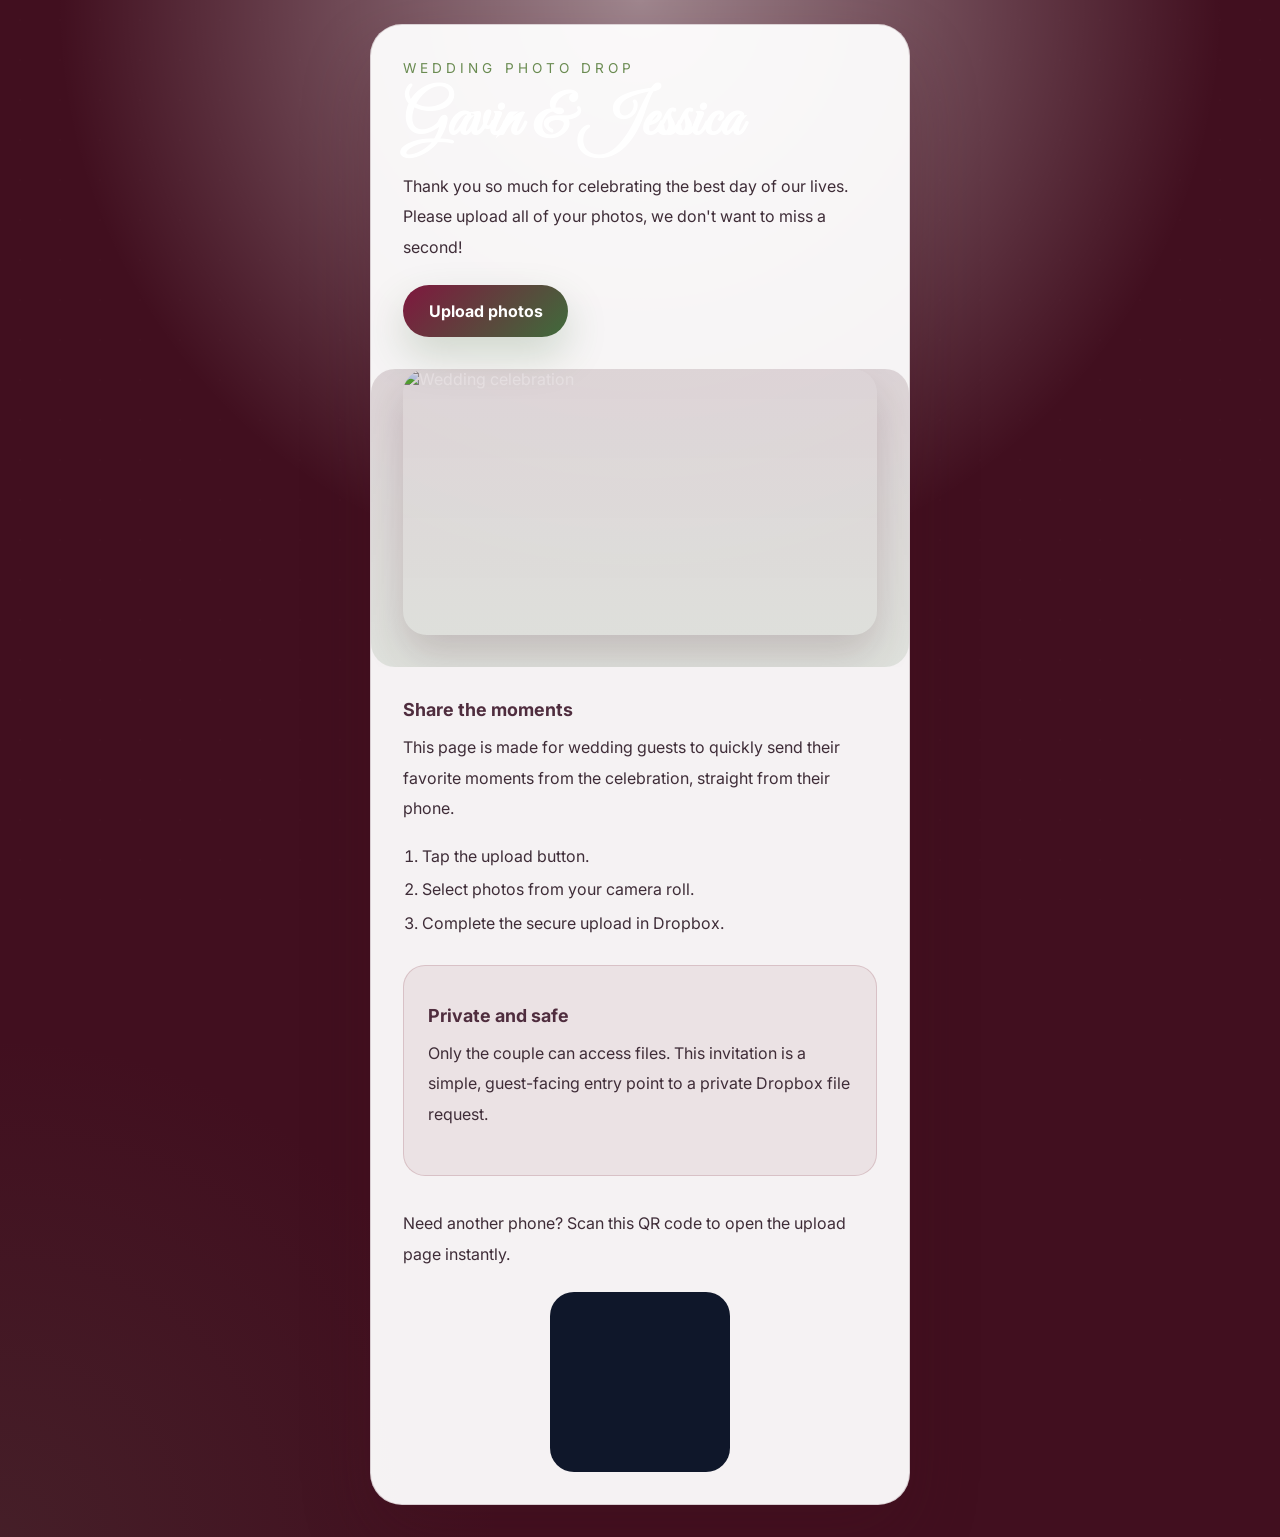
==== index.html @ 90e75072 "initial wedding photo upload landing page" ====
<!DOCTYPE html>
<html lang="en">
<head>
  <meta charset="UTF-8" />
  <meta name="viewport" content="width=device-width, initial-scale=1.0" />
  <meta name="theme-color" content="#020617" />
  <title>Gavin & Jessica | Wedding Photo Upload</title>
  <link rel="preconnect" href="https://fonts.googleapis.com" />
  <link rel="preconnect" href="https://fonts.gstatic.com" crossorigin />
  <link href="https://fonts.googleapis.com/css2?family=Great+Vibes&family=Inter:wght@400;500;700&display=swap" rel="stylesheet" />
  <link rel="stylesheet" href="styles.css" />
</head>
<body>
  <div class="page-shell">
    <main class="card">
      <section class="invitation animate-card">
        <p class="eyebrow">Wedding Photo Drop</p>
        <h1>Gavin & Jessica</h1>
        <p class="intro">Thank you so much for celebrating the best day of our lives. Please upload all of your photos, we don't want to miss a second!</p>
        <a class="primary-button button-pulse" id="uploadButton" href="#" target="_blank" rel="noopener">Upload photos</a>
      </section>

      <section class="preview fade-in-up">
        <img class="hero" src="https://images.unsplash.com/photo-1490818387583-1baba5e638af?auto=format&fit=crop&w=1400&q=80" alt="Wedding celebration" />
      </section>

      <section class="details fade-in-up delay">
        <div class="section">
          <h2>Share the moments</h2>
          <p>This page is made for wedding guests to quickly send their favorite moments from the celebration, straight from their phone.</p>
          <ol>
            <li>Tap the upload button.</li>
            <li>Select photos from your camera roll.</li>
            <li>Complete the secure upload in Dropbox.</li>
          </ol>
        </div>

        <div class="section privacy">
          <h2>Private and safe</h2>
          <p>Only the couple can access files. This invitation is a simple, guest-facing entry point to a private Dropbox file request.</p>
        </div>

        <div class="qr-block fade-in-up delay-2">
          <p>Need another phone? Scan this QR code to open the upload page instantly.</p>
          <div id="qrCode"></div>
        </div>
      </section>
    </main>
  </div>

  <script src="https://cdn.jsdelivr.net/npm/qrcodejs@1.0.0/qrcode.min.js"></script>
  <script src="script.js"></script>
</body>
</html>
---- styles.css ----
:root {
  color-scheme: light;
  font-family: Inter, system-ui, -apple-system, BlinkMacSystemFont, "Segoe UI", sans-serif;
  background: radial-gradient(circle at top, rgba(255, 255, 255, 0.5), transparent 35%),
    radial-gradient(circle at bottom left, rgba(88, 101, 81, 0.18), transparent 25%),
    #410f1f;
  color: #ffffff;
}

* {
  box-sizing: border-box;
}

body {
  margin: 0;
  min-height: 100vh;
  overflow-x: hidden;
}

body::before {
  content: "";
  position: fixed;
  inset: 0;
  background-image: radial-gradient(rgba(255, 255, 255, 0.06) 1px, transparent 1px);
  background-size: 40px 40px;
  opacity: 0.2;
  pointer-events: none;
}

.page-shell {
  display: flex;
  justify-content: center;
  padding: 1.5rem 1rem 2rem;
}

.card {
  width: min(100%, 540px);
  overflow: hidden;
  border-radius: 32px;
  background: rgba(255, 255, 255, 0.95);
  border: 1px solid rgba(65, 15, 31, 0.16);
  box-shadow: 0 30px 70px rgba(65, 15, 31, 0.24);
}

.card > * {
  padding: 2rem;
}

.invitation {
  padding-top: 2.2rem;
}

.hero {
  width: 100%;
  aspect-ratio: 16 / 9;
  object-fit: cover;
  display: block;
  border-radius: 24px;
  box-shadow: 0 20px 40px rgba(65, 15, 31, 0.18);
  filter: saturate(1.05) contrast(1.03);
}

.preview {
  position: relative;
  padding: 0 2rem 2rem;
  overflow: hidden;
}

.preview::after {
  content: "";
  position: absolute;
  inset: 0;
  background: linear-gradient(180deg, rgba(65, 15, 31, 0.14), rgba(63, 108, 59, 0.12));
  pointer-events: none;
  border-radius: 24px;
}

.details {
  padding-top: 0;
}

.eyebrow {
  margin: 0 0 0.85rem;
  text-transform: uppercase;
  letter-spacing: 0.3em;
  color: #6a8b51;
  font-size: 0.85rem;
}

h1 {
  margin: 0 0 1.2rem;
  font-family: 'Great Vibes', cursive;
  font-size: clamp(2.4rem, 7vw, 3.8rem);
  line-height: 1.02;
  letter-spacing: 0.01em;
}

.intro,
.section p,
.qr-block p {
  margin: 0 0 1.4rem;
  line-height: 1.9;
  color: #3f2d38;
}

.primary-button {
  display: inline-flex;
  align-items: center;
  justify-content: center;
  padding: 1rem 1.6rem;
  border-radius: 999px;
  background: linear-gradient(135deg, #7f173e, #3f6c3b);
  color: #ffffff;
  font-weight: 700;
  text-decoration: none;
  transition: transform 180ms ease, box-shadow 180ms ease, filter 180ms ease;
  box-shadow: 0 18px 40px rgba(63, 108, 59, 0.22);
}

.primary-button:hover,
.primary-button:focus-visible {
  transform: translateY(-2px);
  box-shadow: 0 20px 50px rgba(63, 108, 59, 0.32);
  filter: brightness(1.05);
}

.button-pulse {
  animation: pulse 2.5s ease-in-out infinite;
}

.section {
  margin-top: 2rem;
}

.section h2 {
  margin-bottom: 0.75rem;
  font-size: 1.12rem;
  color: #4f2d3e;
}

.privacy h2 {
  color: #4f2d3e;
}

.section ol {
  margin: 0;
  padding-left: 1.2rem;
  color: #3f2d38;
}

.section ol li {
  margin-bottom: 0.85rem;
}

.privacy {
  background: rgba(129, 47, 60, 0.08);
  border: 1px solid rgba(129, 47, 60, 0.18);
  padding: 1.5rem;
  border-radius: 22px;
}

.qr-block {
  margin-top: 2rem;
}

#qrCode {
  width: 180px;
  height: 180px;
  border-radius: 24px;
  padding: 1rem;
  background: #0f172a;
  display: grid;
  place-items: center;
  margin: 0 auto;
}

.animate-card,
.fade-in-up {
  opacity: 0;
  transform: translateY(18px);
  animation: fadeUp 0.9s ease forwards;
}

.animate-card {
  animation-delay: 0.1s;
}

.fade-in-up.delay {
  animation-delay: 0.2s;
}

.fade-in-up.delay-2 {
  animation-delay: 0.35s;
}

@keyframes fadeUp {
  to {
    opacity: 1;
    transform: translateY(0);
  }
}

@keyframes pulse {
  0%, 100% {
    transform: scale(1);
    box-shadow: 0 18px 40px rgba(56, 189, 248, 0.22);
  }
  50% {
    transform: scale(1.02);
    box-shadow: 0 26px 50px rgba(56, 189, 248, 0.28);
  }
}

@media (max-width: 640px) {
  .card {
    width: 100%;
    border-radius: 24px;
  }

  .card > * {
    padding: 1.5rem;
  }

  .preview {
    padding: 0 1.5rem 1.5rem;
  }

  .primary-button {
    width: 100%;
  }

  .section,
  .qr-block {
    margin-top: 1.6rem;
  }

  #qrCode {
    width: 160px;
    height: 160px;
  }
}
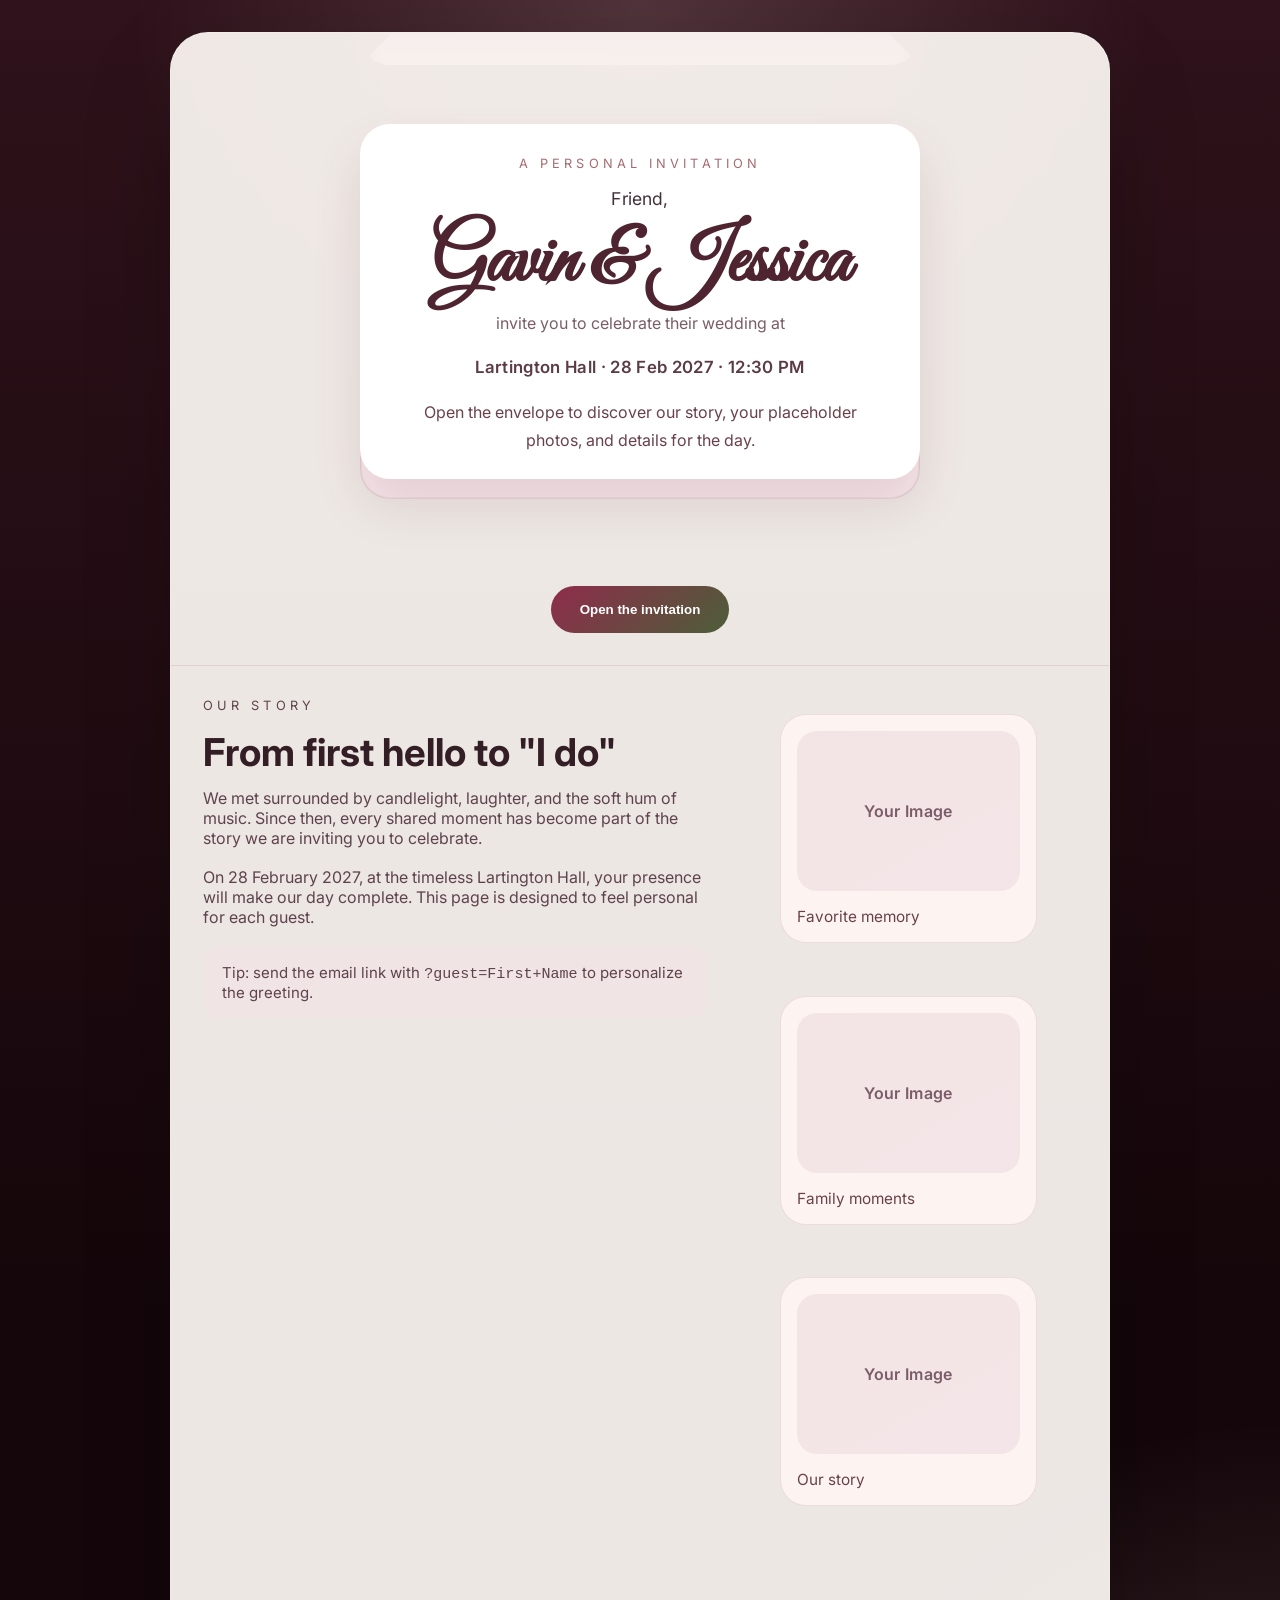
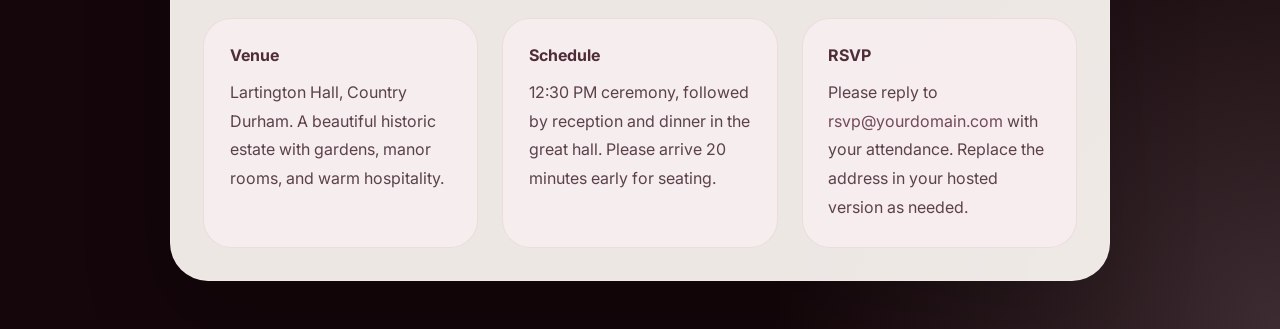
==== commit 23aa2a1c: "update invitation-proto" ====
--- a/index.html
+++ b/index.html
@@ -3,52 +3,75 @@
 <head>
   <meta charset="UTF-8" />
   <meta name="viewport" content="width=device-width, initial-scale=1.0" />
-  <meta name="theme-color" content="#020617" />
-  <title>Gavin & Jessica | Wedding Photo Upload</title>
+  <meta name="theme-color" content="#2f121b" />
+  <title>Gavin & Jessica | Wedding Invitation</title>
   <link rel="preconnect" href="https://fonts.googleapis.com" />
   <link rel="preconnect" href="https://fonts.gstatic.com" crossorigin />
-  <link href="https://fonts.googleapis.com/css2?family=Great+Vibes&family=Inter:wght@400;500;700&display=swap" rel="stylesheet" />
+  <link href="https://fonts.googleapis.com/css2?family=Great+Vibes&family=Inter:wght@400;500;600;700&display=swap" rel="stylesheet" />
   <link rel="stylesheet" href="styles.css" />
 </head>
 <body>
   <div class="page-shell">
     <main class="card">
-      <section class="invitation animate-card">
-        <p class="eyebrow">Wedding Photo Drop</p>
-        <h1>Gavin & Jessica</h1>
-        <p class="intro">Thank you so much for celebrating the best day of our lives. Please upload all of your photos, we don't want to miss a second!</p>
-        <a class="primary-button button-pulse" id="uploadButton" href="#" target="_blank" rel="noopener">Upload photos</a>
+      <section class="hero-panel">
+        <div class="envelope-shell">
+          <div class="envelope closed" id="envelope">
+            <div class="envelope-flap"></div>
+            <div class="envelope-body"></div>
+            <div class="letter">
+              <p class="eyebrow">A personal invitation</p>
+              <p class="greeting"><span id="guestName">Dear Friend</span>,</p>
+              <h1>Gavin & Jessica</h1>
+              <p class="event">invite you to celebrate their wedding at</p>
+              <p class="details">Lartington Hall · 28 Feb 2027 · 12:30 PM</p>
+              <p class="note">Open the envelope to discover our story, your placeholder photos, and details for the day.</p>
+            </div>
+          </div>
+        </div>
+        <button class="secondary-button" id="openButton" type="button">Open the invitation</button>
       </section>
 
-      <section class="preview fade-in-up">
-        <img class="hero" src="https://images.unsplash.com/photo-1490818387583-1baba5e638af?auto=format&fit=crop&w=1400&q=80" alt="Wedding celebration" />
+      <section class="section story-panel">
+        <div class="text-block">
+          <p class="eyebrow">Our story</p>
+          <h2>From first hello to "I do"</h2>
+          <p>We met surrounded by candlelight, laughter, and the soft hum of music. Since then, every shared moment has become part of the story we are inviting you to celebrate.</p>
+          <p>On 28 February 2027, at the timeless Lartington Hall, your presence will make our day complete. This page is designed to feel personal for each guest.</p>
+          <p class="hint">Tip: send the email link with <code>?guest=First+Name</code> to personalize the greeting.</p>
+        </div>
+        <div class="photo-grid">
+          <figure class="photo-card">
+            <div class="photo-placeholder">Your Image</div>
+            <figcaption>Favorite memory</figcaption>
+          </figure>
+          <figure class="photo-card">
+            <div class="photo-placeholder">Your Image</div>
+            <figcaption>Family moments</figcaption>
+          </figure>
+          <figure class="photo-card">
+            <div class="photo-placeholder">Your Image</div>
+            <figcaption>Our story</figcaption>
+          </figure>
+        </div>
       </section>
 
-      <section class="details fade-in-up delay">
-        <div class="section">
-          <h2>Share the moments</h2>
-          <p>This page is made for wedding guests to quickly send their favorite moments from the celebration, straight from their phone.</p>
-          <ol>
-            <li>Tap the upload button.</li>
-            <li>Select photos from your camera roll.</li>
-            <li>Complete the secure upload in Dropbox.</li>
-          </ol>
-        </div>
-
-        <div class="section privacy">
-          <h2>Private and safe</h2>
-          <p>Only the couple can access files. This invitation is a simple, guest-facing entry point to a private Dropbox file request.</p>
-        </div>
-
-        <div class="qr-block fade-in-up delay-2">
-          <p>Need another phone? Scan this QR code to open the upload page instantly.</p>
-          <div id="qrCode"></div>
-        </div>
+      <section class="section details-grid">
+        <article>
+          <h3>Venue</h3>
+          <p>Lartington Hall, Country Durham. A beautiful historic estate with gardens, manor rooms, and warm hospitality.</p>
+        </article>
+        <article>
+          <h3>Schedule</h3>
+          <p>12:30 PM ceremony, followed by reception and dinner in the great hall. Please arrive 20 minutes early for seating.</p>
+        </article>
+        <article>
+          <h3>RSVP</h3>
+          <p>Please reply to <a href="mailto:rsvp@yourdomain.com">rsvp@yourdomain.com</a> with your attendance. Replace the address in your hosted version as needed.</p>
+        </article>
       </section>
     </main>
   </div>
 
-  <script src="https://cdn.jsdelivr.net/npm/qrcodejs@1.0.0/qrcode.min.js"></script>
   <script src="script.js"></script>
 </body>
 </html>
--- a/styles.css
+++ b/styles.css
@@ -1,10 +1,10 @@
 :root {
   color-scheme: light;
   font-family: Inter, system-ui, -apple-system, BlinkMacSystemFont, "Segoe UI", sans-serif;
-  background: radial-gradient(circle at top, rgba(255, 255, 255, 0.5), transparent 35%),
-    radial-gradient(circle at bottom left, rgba(88, 101, 81, 0.18), transparent 25%),
-    #410f1f;
-  color: #ffffff;
+  background: radial-gradient(circle at top, rgba(255, 229, 225, 0.16), transparent 25%),
+    radial-gradient(circle at bottom right, rgba(245, 214, 221, 0.18), transparent 22%),
+    linear-gradient(180deg, #2f121b 0%, #14060a 68%);
+  color: #f3ece7;
 }
 
 * {
@@ -15,199 +15,371 @@
   margin: 0;
   min-height: 100vh;
   overflow-x: hidden;
+  background-attachment: fixed;
 }
 
 body::before {
   content: "";
   position: fixed;
   inset: 0;
-  background-image: radial-gradient(rgba(255, 255, 255, 0.06) 1px, transparent 1px);
-  background-size: 40px 40px;
-  opacity: 0.2;
+  background-image: radial-gradient(rgba(255, 255, 255, 0.05) 1px, transparent 1px);
+  background-size: 48px 48px;
+  opacity: 0.18;
   pointer-events: none;
 }
 
 .page-shell {
   display: flex;
   justify-content: center;
-  padding: 1.5rem 1rem 2rem;
+  padding: 2rem 1rem 3rem;
 }
 
 .card {
-  width: min(100%, 540px);
+  width: min(100%, 940px);
   overflow: hidden;
-  border-radius: 32px;
-  background: rgba(255, 255, 255, 0.95);
-  border: 1px solid rgba(65, 15, 31, 0.16);
-  box-shadow: 0 30px 70px rgba(65, 15, 31, 0.24);
+  border-radius: 38px;
+  background: rgba(255, 251, 247, 0.92);
+  border: 1px solid rgba(255, 255, 255, 0.18);
+  box-shadow: 0 36px 90px rgba(0, 0, 0, 0.18);
 }
 
 .card > * {
   padding: 2rem;
 }
 
-.invitation {
-  padding-top: 2.2rem;
-}
-
-.hero {
+.hero-panel {
+  text-align: center;
+}
+
+.envelope-shell {
+  display: flex;
+  justify-content: center;
+  perspective: 1400px;
+  margin-bottom: 1.75rem;
+}
+
+.envelope {
+  position: relative;
+  width: min(560px, 100%);
+  aspect-ratio: 1 / 0.88;
+  border-radius: 30px;
+  transform-style: preserve-3d;
+  transform: translateZ(0);
+}
+
+.envelope-flap,
+.envelope-body,
+.letter {
+  position: absolute;
+  left: 0;
   width: 100%;
-  aspect-ratio: 16 / 9;
-  object-fit: cover;
-  display: block;
-  border-radius: 24px;
-  box-shadow: 0 20px 40px rgba(65, 15, 31, 0.18);
-  filter: saturate(1.05) contrast(1.03);
-}
-
-.preview {
-  position: relative;
-  padding: 0 2rem 2rem;
-  overflow: hidden;
-}
-
-.preview::after {
-  content: "";
-  position: absolute;
-  inset: 0;
-  background: linear-gradient(180deg, rgba(65, 15, 31, 0.14), rgba(63, 108, 59, 0.12));
-  pointer-events: none;
-  border-radius: 24px;
+  border-radius: 30px;
+}
+
+.envelope-flap {
+  top: 0;
+  height: 58%;
+  background: linear-gradient(180deg, #f8f1ee 0%, #e7d1d7 100%);
+  clip-path: polygon(0 0, 100% 0, 50% 100%);
+  transform-origin: top center;
+  transform: rotateX(0deg);
+  transition: transform 0.75s cubic-bezier(0.2, 0.8, 0.2, 1);
+  box-shadow: inset 0 -12px 20px rgba(0, 0, 0, 0.06);
+}
+
+.envelope-body {
+  top: 18%;
+  height: 70%;
+  background: linear-gradient(180deg, #fdeef0 0%, #f7e7ea 100%);
+  border: 1px solid rgba(81, 26, 36, 0.12);
+  box-shadow: inset 0 0 0 1px rgba(32, 10, 15, 0.04);
+}
+
+.letter {
+  top: 12%;
+  height: 72%;
+  padding: 2rem 2.2rem;
+  background: #ffffff;
+  transform: translate3d(0, 18%, 0);
+  opacity: 0;
+  transition: transform 0.75s ease 0.15s, opacity 0.75s ease 0.15s;
+  box-shadow: 0 26px 50px rgba(102, 30, 48, 0.12);
+}
+
+.envelope.open .envelope-flap {
+  transform: rotateX(-180deg);
+}
+
+.envelope.open .letter {
+  transform: translate3d(0, 0, 0);
+  opacity: 1;
+}
+
+.eyebrow {
+  margin: 0 0 0.8rem;
+  text-transform: uppercase;
+  letter-spacing: 0.32em;
+  color: #a66b70;
+  font-size: 0.8rem;
+}
+
+.greeting,
+.event,
+.details,
+.note {
+  margin: 0 0 1rem;
+  line-height: 1.75;
+  color: #44303a;
+}
+
+.greeting {
+  font-size: 1.1rem;
+  letter-spacing: 0.01em;
+}
+
+h1 {
+  margin: 0 0 0.65rem;
+  font-family: 'Great Vibes', cursive;
+  font-size: clamp(3rem, 6vw, 4.8rem);
+  line-height: 0.88;
+  color: #4f2431;
+}
+
+.event {
+  font-size: 1rem;
+  color: #7a5d67;
 }
 
 .details {
-  padding-top: 0;
-}
-
-.eyebrow {
-  margin: 0 0 0.85rem;
-  text-transform: uppercase;
-  letter-spacing: 0.3em;
-  color: #6a8b51;
-  font-size: 0.85rem;
-}
-
-h1 {
-  margin: 0 0 1.2rem;
-  font-family: 'Great Vibes', cursive;
-  font-size: clamp(2.4rem, 7vw, 3.8rem);
-  line-height: 1.02;
-  letter-spacing: 0.01em;
-}
-
-.intro,
-.section p,
-.qr-block p {
-  margin: 0 0 1.4rem;
-  line-height: 1.9;
-  color: #3f2d38;
-}
-
-.primary-button {
+  font-size: 1.05rem;
+  font-weight: 600;
+  letter-spacing: 0.02em;
+  color: #5d3b46;
+}
+
+.note {
+  color: #69414a;
+}
+
+.secondary-button {
+  border: none;
+  padding: 1rem 1.8rem;
+  border-radius: 999px;
+  background: linear-gradient(135deg, #8f2c4b, #4c5e39);
+  color: #fff;
+  font-weight: 700;
+  cursor: pointer;
+  transition: transform 180ms ease, box-shadow 180ms ease;
+}
+
+.secondary-button:hover,
+.secondary-button:focus-visible {
+  transform: translateY(-2px);
+  box-shadow: 0 18px 38px rgba(72, 93, 58, 0.24);
+}
+
+.tertiary-button {
   display: inline-flex;
-  align-items: center;
-  justify-content: center;
-  padding: 1rem 1.6rem;
+  margin-top: 1rem;
+  padding: 0.95rem 1.6rem;
   border-radius: 999px;
-  background: linear-gradient(135deg, #7f173e, #3f6c3b);
-  color: #ffffff;
+  background: rgba(79, 42, 53, 0.12);
+  border: 1px solid rgba(117, 81, 95, 0.22);
+  color: #3f1f2a;
   font-weight: 700;
   text-decoration: none;
-  transition: transform 180ms ease, box-shadow 180ms ease, filter 180ms ease;
-  box-shadow: 0 18px 40px rgba(63, 108, 59, 0.22);
-}
-
-.primary-button:hover,
-.primary-button:focus-visible {
+  transition: transform 180ms ease, background 180ms ease;
+}
+
+.tertiary-button:hover,
+.tertiary-button:focus-visible {
   transform: translateY(-2px);
-  box-shadow: 0 20px 50px rgba(63, 108, 59, 0.32);
-  filter: brightness(1.05);
-}
-
-.button-pulse {
-  animation: pulse 2.5s ease-in-out infinite;
-}
-
-.section {
+  background: rgba(79, 42, 53, 0.18);
+}
+
+.form-panel {
+  display: grid;
+  gap: 1.75rem;
+  padding-top: 1rem;
+  border-top: 1px solid rgba(165, 111, 120, 0.18);
+}
+
+.form-grid {
+  display: grid;
+  gap: 1.4rem;
+}
+
+.field-group {
+  display: grid;
+  gap: 0.65rem;
+}
+
+.field-group.full-width {
+  grid-column: 1 / -1;
+}
+
+.field-group label,
+fieldset legend {
+  font-weight: 600;
+  color: #5e434d;
+}
+
+.form-field {
+  width: 100%;
+  border: 1px solid rgba(156, 109, 119, 0.32);
+  border-radius: 18px;
+  background: rgba(255, 250, 248, 0.94);
+  color: #4f2f3a;
+  padding: 1rem 1.1rem;
+  font: inherit;
+}
+
+.form-field:focus {
+  outline: 2px solid rgba(143, 44, 75, 0.35);
+  outline-offset: 2px;
+}
+
+.radio-group {
+  gap: 0.85rem;
+  padding: 1rem 1.2rem;
+  background: rgba(248, 238, 239, 0.92);
+  border: 1px solid rgba(165, 102, 110, 0.14);
+  border-radius: 22px;
+}
+
+.radio-group label {
+  display: flex;
+  align-items: center;
+  gap: 0.75rem;
+  color: #553b44;
+}
+
+.form-footer {
+  display: grid;
+  gap: 1rem;
+  margin-top: 0.5rem;
+}
+
+.form-note {
+  color: #6e5060;
+  line-height: 1.7;
+}
+
+.success-toast {
+  margin-top: 1.5rem;
+  padding: 1.25rem 1.4rem;
+  border-radius: 24px;
+  background: #f7ebec;
+  border: 1px solid rgba(172, 120, 135, 0.32);
+  color: #5a343f;
+}
+
+.details-grid article a {
+  color: #72485a;
+}
+
+.story-panel {
+  display: grid;
+  grid-template-columns: 1.2fr 0.8fr;
+  gap: 2rem;
+  border-top: 1px solid rgba(165, 111, 120, 0.18);
+  padding-top: 2rem;
+}
+
+.text-block h2 {
+  margin: 0 0 1rem;
+  font-size: clamp(2rem, 3vw, 2.6rem);
+  line-height: 1.05;
+  color: #331e25;
+}
+
+.text-block p {
+  margin: 0 0 1.2rem;
+  color: #5e434d;
+}
+
+.hint {
+  font-size: 0.94rem;
+  color: #6a4f5a;
+  background: rgba(243, 228, 229, 0.72);
+  padding: 1rem 1.2rem;
+  border-radius: 18px;
+}
+
+.code {
+  font-family: ui-monospace, SFMono-Regular, Consolas, "Liberation Mono", Menlo, monospace;
+}
+
+.photo-grid {
+  display: grid;
+  grid-template-columns: repeat(1, minmax(0, 1fr));
+  gap: 1.3rem;
+}
+
+.photo-card {
+  padding: 1rem;
+  background: rgba(255, 246, 244, 0.88);
+  border: 1px solid rgba(158, 112, 120, 0.18);
+  border-radius: 26px;
+}
+
+.photo-placeholder {
+  min-height: 160px;
+  display: grid;
+  place-items: center;
+  background: linear-gradient(150deg, rgba(190, 142, 161, 0.16), rgba(219, 190, 204, 0.28));
+  border-radius: 20px;
+  color: #7b5d69;
+  font-weight: 600;
+  letter-spacing: 0.02em;
+}
+
+.photo-card figcaption {
+  margin-top: 1rem;
+  color: #69414a;
+  font-size: 0.96rem;
+}
+
+.details-grid {
+  display: grid;
+  grid-template-columns: repeat(3, minmax(0, 1fr));
+  gap: 1.5rem;
   margin-top: 2rem;
 }
 
-.section h2 {
-  margin-bottom: 0.75rem;
-  font-size: 1.12rem;
-  color: #4f2d3e;
-}
-
-.privacy h2 {
-  color: #4f2d3e;
-}
-
-.section ol {
+.details-grid article {
+  background: rgba(248, 238, 239, 0.9);
+  padding: 1.6rem;
+  border-radius: 28px;
+  border: 1px solid rgba(165, 102, 110, 0.12);
+}
+
+.details-grid h3 {
+  margin: 0 0 0.8rem;
+  font-size: 1rem;
+  color: #4f2d38;
+}
+
+.details-grid p,
+.details-grid a {
   margin: 0;
-  padding-left: 1.2rem;
-  color: #3f2d38;
-}
-
-.section ol li {
-  margin-bottom: 0.85rem;
-}
-
-.privacy {
-  background: rgba(129, 47, 60, 0.08);
-  border: 1px solid rgba(129, 47, 60, 0.18);
-  padding: 1.5rem;
-  border-radius: 22px;
-}
-
-.qr-block {
-  margin-top: 2rem;
-}
-
-#qrCode {
-  width: 180px;
-  height: 180px;
-  border-radius: 24px;
-  padding: 1rem;
-  background: #0f172a;
-  display: grid;
-  place-items: center;
-  margin: 0 auto;
-}
-
-.animate-card,
-.fade-in-up {
-  opacity: 0;
-  transform: translateY(18px);
-  animation: fadeUp 0.9s ease forwards;
-}
-
-.animate-card {
-  animation-delay: 0.1s;
-}
-
-.fade-in-up.delay {
-  animation-delay: 0.2s;
-}
-
-.fade-in-up.delay-2 {
-  animation-delay: 0.35s;
-}
-
-@keyframes fadeUp {
-  to {
-    opacity: 1;
-    transform: translateY(0);
-  }
-}
-
-@keyframes pulse {
-  0%, 100% {
-    transform: scale(1);
-    box-shadow: 0 18px 40px rgba(56, 189, 248, 0.22);
-  }
-  50% {
-    transform: scale(1.02);
-    box-shadow: 0 26px 50px rgba(56, 189, 248, 0.28);
+  line-height: 1.8;
+  color: #5c414b;
+  text-decoration: none;
+}
+
+.details-grid a:hover,
+.details-grid a:focus-visible {
+  color: #7a3d57;
+}
+
+@media (max-width: 900px) {
+  .story-panel {
+    grid-template-columns: 1fr;
+  }
+
+  .details-grid {
+    grid-template-columns: 1fr;
   }
 }
 
@@ -221,21 +393,11 @@
     padding: 1.5rem;
   }
 
-  .preview {
-    padding: 0 1.5rem 1.5rem;
-  }
-
-  .primary-button {
-    width: 100%;
-  }
-
-  .section,
-  .qr-block {
-    margin-top: 1.6rem;
-  }
-
-  #qrCode {
-    width: 160px;
-    height: 160px;
-  }
-}
+  .text-block h2 {
+    font-size: 2rem;
+  }
+
+  .photo-placeholder {
+    min-height: 140px;
+  }
+}
